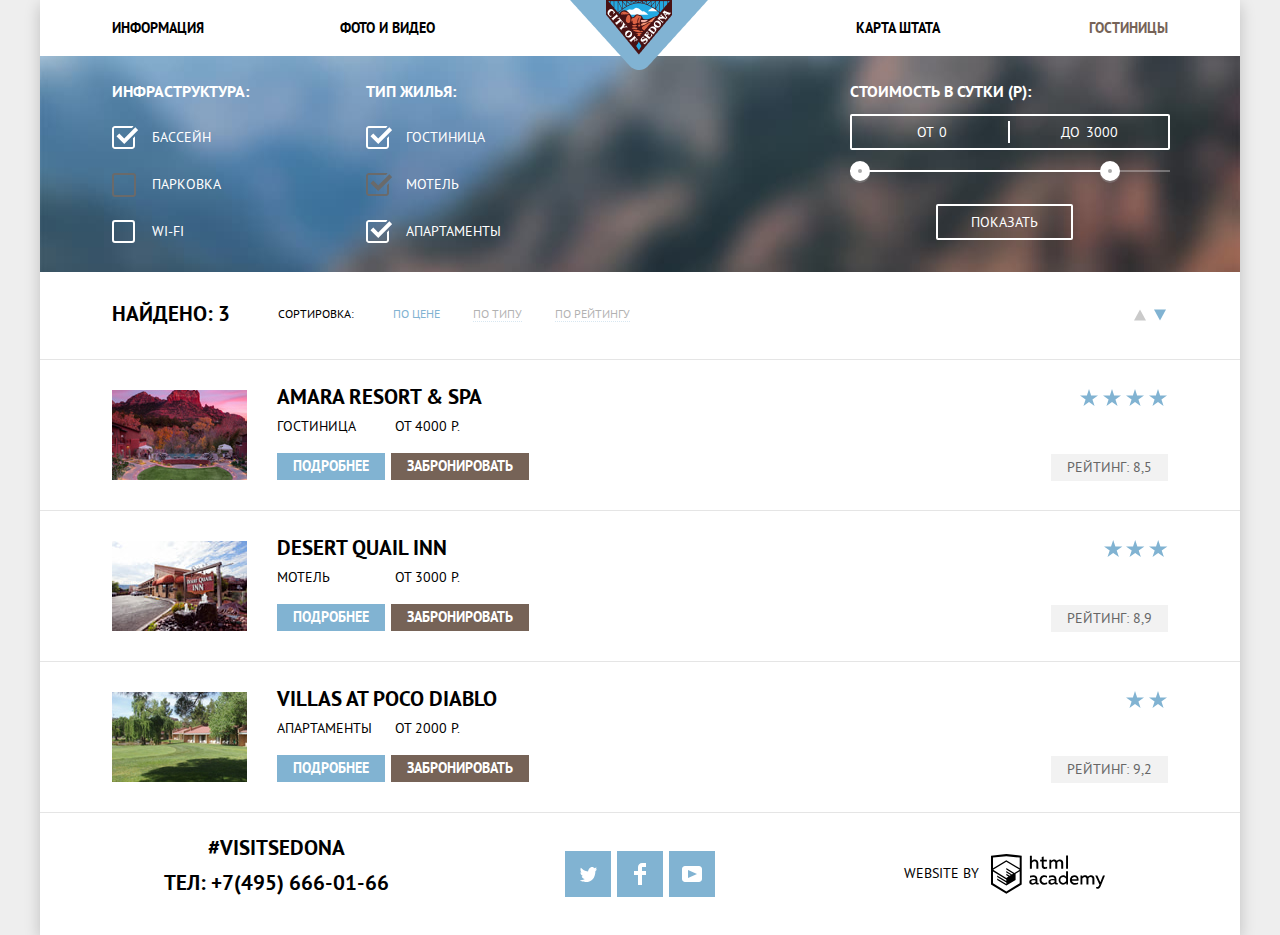
==== hotels.html @ b74ee509 "Определила свойства для неактивных чекбоксов, убрала вложенные в svg стили" ====
<!DOCTYPE html>
<html lang="ru">
  <head>
    <meta charset="utf-8">
    <title>Гостиницы</title>
    <link href="css/normalize.css" rel="stylesheet" >
    <link href="css/style.css" rel="stylesheet" >
  </head>

  <body class="page-body">
    <div class="main-content">
      <header class="main-header">
        <nav class="main-navigation">
          <a href="index.html" class="main-header-logo">
            <img src="img/logo.png" width="138" height="70" alt="Седона На главную">
          </a>
          <ul class="site-navigation">
            <li class="site-navigation-item"><a href="" class="site-navigation-link">Информация</a></li>
            <li class="site-navigation-item"><a href="" class="site-navigation-link">Фото и видео</a></li>
            <li class="site-navigation-item"><a href="" class="site-navigation-link">Карта штата</a></li>
            <li class="site-navigation-item"><a href="hotels.html" class="site-navigation-link site-navigation-link-current">Гостиницы</a></li>
          </ul>
        </nav>
      </header>

      <main>
        <h1 class="visually-hidden">Выбор гостиниц Седоны</h1>
        <section>
          <h2 class="visually-hidden">Фильтр гостиниц</h2>
          <form action="https://echo.htmlacademy.ru" method="get">
            <div class="filter">
              <div class="filter-buildings">
                <fieldset>
                  <legend>Инфраструктура:</legend>
                  <ul>
                    <li class="filter-option">
                      <input class="visually-hidden filter-checkbox filter-checkbox-on" type="checkbox" name="facilities" value="pools" id="filter-pools" checked>
                      <label for="filter-pools">Бассейн</label>
                    </li>
                    <li class="filter-option">
                      <input class="visually-hidden filter-checkbox filter-checkbox-on" type="checkbox" name="facilities" value="parking" id="filter-parking" disabled>
                      <label for="filter-parking">Парковка</label>
                    </li>
                    <li class="filter-option">
                      <input class="visually-hidden filter-checkbox filter-checkbox-on" type="checkbox" name="facilities" value="wi-fi" id="filter-wi-fi">
                      <label for="filter-wi-fi">Wi-fi</label>
                    </li>
                  </ul>
                </fieldset>
              </div>
              <div class="filter-houses">
                <fieldset>
                  <legend>Тип жилья:</legend>
                  <ul>
                    <li class="filter-option">
                      <input class="visually-hidden filter-checkbox filter-checkbox-on" type="checkbox" name="housing" value="hotel" id="filter-hotel" checked>
                      <label for="filter-hotel">Гостиница</label>
                    </li>
                    <li class="filter-option">
                      <input class="visually-hidden filter-checkbox filter-checkbox-on" type="checkbox" name="housing" value="motel" id="filter-motel" checked disabled>
                      <label for="filter-motel">Мотель</label>
                    </li>
                    <li class="filter-option">
                      <input class="visually-hidden filter-checkbox filter-checkbox-on" type="checkbox" name="housing" value="apartments" id="filter-apartments" checked>
                      <label for="filter-apartments">Апартаменты</label>
                    </li>
                  </ul>
                </fieldset>
              </div>
              <div class="filter-price">
                <fieldset>
                  <legend>Стоимость в сутки (Р):</legend>
                  <div class="range-filter">
                    <div class="price-control">
                      <div class="min-start line">
                        <label class="price price-start">от
                          <input type="number" name="min-price" value="0">
                        </label>
                      </div>
                      <div class="max-start price-end">
                        <label class="price">до
                          <input type="number" name="max-price" value="3000">
                        </label>
                      </div>
                    </div>
                    <div class="controler">
                      <div class="scale">
                        <div class="scale-bar"></div>
                      </div>
                      <div aria-label="Выбрать минимальную цену" class="toggle toggle-min"></div>
                      <div aria-label="Выбрать Максимальную цену" class="toggle toggle-max"></div>
                    </div>
                  </div>
                </fieldset>
                <button type="submit" class="button-show">Показать</button>
              </div>
            </div>

            <div class="filter-results sorting-buttons">
              <h2 class="base-title-search">Найдено: 3</h2>
              <p class="sorting-text">Сортировка:
                <button type="button" class="button-sorting button-sorting-current">по цене</button>
                <button type="button" class="button-sorting button-sorting-inactive">по типу</button>
                <button type="button" class="button-sorting button-sorting-inactive">по рейтингу</button>
              </p>
              <p class="sorting-buttons-group">
                <button type="button" class="sorting-button">
                  <svg  class="sorting-buttons-triangle sorting-buttons-1" width="11" height="10" viewBox="0 0 11 10" xmlns="http://www.w3.org/2000/svg">
                  <path d="M5.5 0L0 10H11L5.5 0Z"/>
                  </svg>
                  <span class="visually-hidden">Сортировка по возрастанию</span>
                </button>
                <button type="button" class="sorting-button">
                  <svg class="sorting-buttons-triangle sorting-buttons-2 sorting-buttons-triangle-curent" width="11" height="10" viewBox="0 0 11 10" xmlns="http://www.w3.org/2000/svg">
                  <path d="M5.5 0L0 10H11L5.5 0Z"/>
                  </svg>
                  <span class="visually-hidden">Сортировка по убыванию</span>
                </button>
              </p>
            </div>
          </form>
        </section>

        <section class="search-results">
          <h2 class="visually-hidden">Результаты поиска</h2>
          <ul class="hotels-list">
            <li class="hotel-item">
              <div class="hotel-item-image">
                <a href="">
                  <img src="img/amara-resort.jpg" width="135" height="90" alt="Amara Resort & Spa">
                </a>
              </div>
              <div class="hotel-item-element">
                <a href="">
                  <h2 class="base-title-hotel">Amara resort & SPA</h2>
                </a>
                <p class="base-text-hotel">Гостиница</p>
                <p class="base-text-hotel">от 4000 р.</p>
                <p class="hotel-button">
                  <a href="" class="button-box details">Подробнее</a>
                  <button type="button" class="button-box button-reserve">Забронировать</button>
                </p>
              </div>
              <div class="rating-star rating-star-1">
                <div class="rating button-box">
                  <span>Рейтинг: 8,5</span>
                </div>
              </div>
            </li>
            <li class="hotel-item">
              <div class="hotel-item-image">
                <a href="">
                  <img src="img/desert-quail.jpg" width="135" height="90" alt="Desert Quail Inn">
                </a>
              </div>
              <div class="hotel-item-element">
                <a href="">
                  <h2 class="base-title-hotel">Desert quail inn</h2>
                </a>
                <p class="base-text-hotel">Мотель</p>
                <p class="base-text-hotel base-text-hotel-price-2">от 3000 р.</p>
                <p class="hotel-button">
                  <a href="" class="button-box details">Подробнее</a>
                  <button type="button" class="button-box button-reserve">Забронировать</button>
                </p>
              </div>
              <div class="rating-star rating-star-2">
                <div class="rating button-box">
                  <span>Рейтинг: 8,9</span>
                </div>
              </div>
            </li>
            <li class="hotel-item">
              <div class="hotel-item-image">
                <a href="">
                  <img src="img/villas-at-poco.jpg" width="135" height="90" alt="Villas at Poco Diablo">
                </a>
              </div>
              <div class="hotel-item-element">
                <a href="">
                  <h2 class="base-title-hotel">Villas at poco diablo</h2>
                </a>
                <p class="base-text-hotel">Апартаменты</p>
                <p class="base-text-hotel">от 2000 р.</p>
                <p class="hotel-button">
                  <a href="" class="button-box details">Подробнее</a>
                  <button type="button" class="button-box button-reserve">Забронировать</button>
                </p>
              </div>
              <div class="rating-star rating-star-3">
                <div class="rating button-box">
                  <span>Рейтинг: 9,2</span>
                </div>
              </div>
            </li>
          </ul>
        </section>
      </main>

      <footer class="main-footer">
        <div class="footer-content">
          <section class="footer-contacts">
            <h2 class="visually-hidden">Контакты</h2>
            <p class="contact-link">
              <span>#visitsedona</span>
              <a href="tel:+74956660166" class="tel-link">ТЕЛ: +7(495) 666-01-66</a>
            </p>
          </section>

          <section class="footer-social">
            <h2 class="visually-hidden">Соцсети</h2>
            <ul>
              <li>
                <a href="" class="social-button social-button-twitter">
                  <span class="visually-hidden">Наш а страница в Твиттер</span>
                  <svg class="social-icon" width="17" height="17" viewBox="0 0 17 17" xmlns="http://www.w3.org/2000/svg">
                  <path d="M10.95 1.14403C12.635 0.648028 13.934 1.41403 14.527 2.32303C15.2 2.09203 15.858 1.84203 16.538 1.61503C16.5249 2.30139 16.2117 2.94755 15.681 3.38303C16.366 3.55303 16.985 2.89203 16.985 2.89203C16.816 3.89203 15.979 4.68003 15.422 4.91603C15.191 11.666 12.247 16.133 5.34498 15.998H4.89898C4.48898 15.998 0.734977 15.538 0.000976562 14.111C2.27198 14.307 3.89398 13.689 4.69398 12.934C3.73398 12.634 2.01498 12.457 1.71498 9.98403C2.06398 10.09 2.27898 10.212 2.90498 10.103C1.70498 9.24703 0.373977 8.53003 0.447977 6.33003C0.732977 6.65803 1.51498 6.86603 1.78798 6.80203C1.08498 6.56103 -0.182023 3.44203 0.893977 1.85003C2.71198 3.70403 4.62898 5.45603 8.04598 5.62303C8.25398 3.33003 9.18298 1.79303 10.95 1.14403Z"/>
                  </svg>
                </a>
              </li>
              <li>
                <a href="" class="social-button social-button-facebook">
                  <span class="visually-hidden">Наша группа в Фейсбук</span>
                  <svg  class="social-icon" width="12" height="22" viewBox="0 0 12 22" xmlns="http://www.w3.org/2000/svg">
                  <path d="M12 4V0H8C5.79086 0 4 1.79086 4 4V8H0V12H4V22H8V12H12V8H8V4H12Z"/>
                  </svg>
                </a>
              </li>
              <li>
                <a href="" class="social-button social-button-youtube">
                  <span class="visually-hidden">Наш кана на YouTube</span>
                  <svg  class="social-icon" width="20" height="16" viewBox="0 0 20 16" xmlns="http://www.w3.org/2000/svg">
                  <path fill-rule="evenodd" clip-rule="evenodd" d="M3 0H17C18.65 0 20 1.35 20 3V13C20 14.65 18.65 16 17 16H3C1.35 16 0 14.65 0 13V3C0 1.35 1.35 0 3 0ZM6.027 4.002V11.998L15.014 8L6.027 4.002Z"/>
                  </svg>
                </a>
              </li>
            </ul>
          </section>
          <p class="footer-link">
            <a href="https://htmlacademy.ru/intensive/htmlcss">
              <span class="footer-link-academy">Website by</span>
              <svg class="icon-academy footer-link-academy-logo" width="114" height="40" viewBox="0 0 114 40" xmlns="http://www.w3.org/2000/svg">
                <path fill-rule="evenodd" clip-rule="evenodd" d="M15.5197 0.057373H15.3509L0 1.71895V30.4945L15.3509 39.8382L30.7018 30.4945V1.71895L15.5197 0.057373ZM77.0183 1.62185H75.0876V14.7311H77.0183V1.62185ZM40.8619 1.63264V6.76843C41.6131 5.9864 42.6386 5.5436 43.7105 5.53843C44.6823 5.47908 45.6329 5.84495 46.3253 6.54479C47.0177 7.24462 47.3866 8.21244 47.3399 9.20685V14.7634H45.367V9.46579C45.4231 8.94897 45.2754 8.43059 44.9566 8.02553C44.6377 7.62047 44.174 7.36218 43.6683 7.3079H43.3518C42.3456 7.36979 41.4321 7.9295 40.9041 8.80764V14.7634H38.8995V1.63264H40.8619ZM77.0183 30.4837H75.2775V29.0595C74.4828 30.1353 73.23 30.7538 71.9119 30.7211C69.4751 30.5528 67.5825 28.4822 67.5825 25.9845C67.5825 23.4867 69.4751 21.4162 71.9119 21.2479C73.1195 21.2052 74.2818 21.7203 75.0771 22.6505V17.3205H77.0183V30.4837ZM47.0656 29.0595C47.263 29.0515 47.4583 29.0152 47.6459 28.9516V30.3866C47.2482 30.5404 46.826 30.6172 46.4009 30.6132C45.6482 30.6769 44.9394 30.2429 44.639 29.5342C43.7036 30.31 42.5302 30.7227 41.3261 30.6995C39.733 30.6995 38.256 29.804 38.256 27.9482C38.256 25.65 40.3661 24.9379 42.1702 24.9379C42.9402 24.9505 43.707 25.0408 44.4596 25.2076V24.884C44.4596 23.805 43.6578 22.9742 42.1491 22.9742C41.0585 22.9764 39.9804 23.2116 38.9839 23.6647V21.8305C40.0678 21.451 41.204 21.2506 42.3495 21.2371C44.8394 21.2371 46.3693 22.4455 46.3693 25.1753V28.4121C46.3546 28.5668 46.401 28.721 46.4981 28.8406C46.5951 28.9601 46.7349 29.035 46.8862 29.0487H47.0656V29.0595ZM40.2711 27.8403C40.298 28.229 40.4761 28.5905 40.7655 28.844C41.055 29.0974 41.4317 29.2217 41.8115 29.189H41.9275C42.8819 29.1906 43.7973 28.8022 44.4702 28.11V26.5779C43.842 26.4414 43.2026 26.3655 42.5605 26.3513C41.5055 26.3513 40.2817 26.7074 40.2817 27.8403H40.2711ZM56.0229 21.9384C55.1962 21.4632 54.2596 21.2246 53.3115 21.2479H52.9422C51.7332 21.2873 50.5891 21.8166 49.7619 22.7192C48.9347 23.6218 48.4923 24.8236 48.5321 26.06V26.5024C48.6957 29.0004 50.805 30.8921 53.2482 30.7318C54.2519 30.7555 55.2477 30.5452 56.1601 30.1168V28.2718C55.3769 28.7215 54.4945 28.9591 53.5963 28.9624C52.5199 29.0288 51.4963 28.4793 50.9385 27.5356C50.3806 26.5918 50.3806 25.4095 50.9385 24.4658C51.4963 23.522 52.5199 22.9725 53.5963 23.039C54.461 23.0357 55.3066 23.2989 56.0229 23.7942V21.9384ZM66.1514 29.0595C66.3488 29.0515 66.5441 29.0152 66.7317 28.9516V30.3866C66.334 30.5404 65.9118 30.6172 65.4867 30.6132C64.734 30.6769 64.0252 30.2429 63.7248 29.5342C62.7894 30.31 61.616 30.7227 60.4119 30.6995C58.8188 30.6995 57.3417 29.804 57.3417 27.9482C57.3417 25.65 59.4518 24.9379 61.256 24.9379C62.0259 24.9505 62.7928 25.0408 63.5454 25.2076V24.884C63.5454 23.805 62.7436 22.9742 61.2349 22.9742C60.1443 22.9764 59.0662 23.2116 58.0697 23.6647V21.8305C59.1536 21.451 60.2897 21.2506 61.4353 21.2371C63.9252 21.2371 65.455 22.4455 65.455 25.1753V28.4121C65.4404 28.5668 65.4868 28.721 65.5838 28.8406C65.6809 28.9601 65.8207 29.035 65.972 29.0487H66.1514V29.0595ZM59.855 28.8481C59.5632 28.5943 59.3837 28.2311 59.3569 27.8403H59.378C59.378 26.7074 60.5385 26.3513 61.6569 26.3513C62.299 26.3655 62.9383 26.4414 63.5665 26.5779V28.11C62.8937 28.8022 61.9782 29.1906 61.0239 29.189H60.9078C60.5263 29.2247 60.1469 29.1019 59.855 28.8481ZM69.3271 25.9305C69.3271 24.2859 70.6308 22.9526 72.239 22.9526L72.2601 23.0066C73.4742 23.0066 74.5742 23.7382 75.0665 24.8732V27.0311C74.5856 28.1871 73.4673 28.9296 72.239 28.9084C70.6308 28.9084 69.3271 27.5752 69.3271 25.9305ZM83.3486 21.2479C86.8408 21.2479 88.0541 24.1395 87.4844 26.7397H80.922C81.1436 28.3582 82.6839 29.0163 84.2876 29.0163C85.2509 29.0196 86.2027 28.8021 87.0729 28.3797V30.1061C86.0736 30.5421 84.9939 30.7519 83.9078 30.7211C81.2385 30.7211 78.8963 29.189 78.8963 25.9521C78.8362 24.7502 79.2482 23.5736 80.0408 22.6841C80.8334 21.7945 81.9408 21.2658 83.1165 21.2155H83.3486V21.2479ZM80.8693 25.1753C80.9704 23.8237 82.1216 22.8104 83.4436 22.9095H83.4858C84.1064 22.8531 84.7196 23.08 85.1612 23.5295C85.6028 23.979 85.8275 24.6051 85.7752 25.24H80.8693V25.1753ZM89.489 30.4621V21.4961H91.2298V22.575C91.9777 21.7197 93.041 21.2229 94.1628 21.2047C95.2951 21.1328 96.3712 21.7163 96.9482 22.7153C97.7407 21.8335 98.8477 21.3161 100.018 21.2803C100.952 21.2327 101.859 21.6011 102.507 22.2901C103.154 22.9792 103.478 23.9213 103.394 24.8732V30.4837H101.39V24.9271C101.437 24.4734 101.306 24.0191 101.024 23.6647C100.743 23.3104 100.336 23.0852 99.8917 23.039H99.6174C98.7512 23.0941 97.9525 23.536 97.4335 24.2474V30.4837H95.4289V24.9271C95.4728 24.47 95.3357 24.0139 95.0481 23.6611C94.7606 23.3082 94.3467 23.088 93.8991 23.0497H93.6881C92.7466 23.1344 91.8915 23.6449 91.3564 24.4416V30.5161H89.5312L89.489 30.4621ZM113.977 21.4745H111.972L109.324 28.2718L106.306 21.4853H104.196L108.417 30.5484L108.237 31.0016C107.72 32.3611 107.003 33.0516 106.053 33.0516C105.75 33.0548 105.447 33.0112 105.156 32.9221V34.6161C105.536 34.7125 105.926 34.7632 106.317 34.7671C107.646 34.7671 108.902 34.0226 109.851 31.6813L113.977 21.4745ZM52.689 5.78658V2.54974L50.7266 3.01369V5.73264H49.144V7.49132H50.7899V11.9905C50.7231 12.817 51.0244 13.6301 51.61 14.2038C52.1955 14.7775 53.0028 15.0505 53.8073 14.9468C54.5996 14.9535 55.3875 14.8259 56.139 14.5692V12.8429C55.5727 13.0781 54.9672 13.199 54.356 13.199C53.2165 13.199 52.689 12.8105 52.689 11.6237V7.5129H55.8541V5.78658H52.689ZM58.3862 14.7526V5.75421H60.1376V6.83316C60.8811 5.97655 61.9403 5.476 63.0601 5.45211C64.1624 5.38099 65.2146 5.93142 65.8032 6.88711C66.5958 6.00534 67.7028 5.48794 68.8734 5.45211C69.8138 5.41462 70.7233 5.79859 71.364 6.50353C72.0046 7.20846 72.3126 8.16418 72.2073 9.12053V14.7418H70.2028V9.18527C70.2499 8.73151 70.1184 8.27721 69.8373 7.92287C69.5561 7.56853 69.1485 7.34334 68.7046 7.29711H68.4619C67.5957 7.35228 66.797 7.7942 66.278 8.50553V14.7418H64.2734V9.18527C64.3206 8.73151 64.1891 8.27721 63.9079 7.92287C63.6268 7.56853 63.2191 7.34334 62.7752 7.29711H62.5326C61.5911 7.38181 60.736 7.89229 60.2009 8.68895V14.7634H58.3862V14.7526ZM28.6972 29.3033L28.7078 29.2968L28.6972 29.3184V29.3033ZM28.6972 17.3205V29.3033L15.3509 37.4321L2.00459 29.3184V17.5147L15.2876 25.6068V27.0311L6.18257 21.5284V22.9418L15.3404 28.5632V30.0629L6.19312 24.4955V25.9521L15.3509 31.5734L24.5826 25.9197V19.8129L28.6972 17.3205ZM28.7078 15.7776L25.0362 17.9355L23.3482 19.0145L15.3087 14.0837V15.4971L22.156 19.7266L22.0083 19.8237L20.9532 20.4063L15.2876 16.9537V18.3995L19.761 21.1184L18.706 21.8413L15.3298 19.7913V21.2047L17.5454 22.5426L15.2982 23.9021L2.11009 15.864L15.3087 7.72869L28.7078 15.7776ZM15.2876 6.27211L28.7078 14.3534V3.56395L15.3615 2.12895L2.01514 3.56395V14.3534L15.2876 6.27211Z"/>
              </svg>
            </a>
          </p>
        </div>
      </footer>

    </div>
  </body>
</html>
---- css/style.css ----
@font-face {
  font-family: 'PT Sans';
  src: url('../fonts/ptsans.woff2') format('woff2'),
       url('../fonts/ptsans.woff') format('woff');
  font-weight: 400;
  font-style: normal;
}
@font-face {
  font-family: 'PT Sans Bold';
  src: url('../fonts/ptsansbold.woff2') format('woff2'),
       url('../fonts/ptsansbold.woff') format('woff');
  font-weight: 700;
  font-style: normal;
}

:root {
  --font-base: 'PT Sans', 'Arial', sans-serif;
  --font-bold: 'PT Sans Bold', 'Arial', sans-serif;

  --basic-black: #000000;
  --basic-white: #ffffff;

  --basic-blue: #81B3D2;
  --deep-blue: #669EC0;
  --dust-blue: #5496BD;

  --basic-gray: #EEEEEE;
  --words-gray: #666666;
  --icon-gray: #A9A9A9;
  --triangle-gray: #CACACA;
  --muddy-gray: #766357;
  --muddy-gray-hover: #604E43;
  --muddy-gray-active: #503E33;
  --light-gray: #F2F2F2;
  --line-light-gray: #E5E5E5;
  --gray-for-input: #EBEBEB;
  --toggle-gray: #ABABAB;
  --locked-gray:#6A6A6A;

}

body {
  margin: 0;
  padding: 0;
  min-width: 1200px;
  font-family: var(--font-base);
  font-size: 14px;
  line-height: 21px;
  color: var(--basic-black);
  text-transform: uppercase;
}

a {
  text-decoration: none;
}

img {
  max-width: 100%;
}

.page-body {
  display: grid;
  grid-template-rows: min-content 1fr min-content;
  background-color: var(--basic-gray);
}

.main-content {
  width: 1200px;
  margin: 0 auto;
  box-shadow: 0px 5px 15px rgba(0, 1, 1, 0.2);
  background-color: var(--basic-white);
}

.main-header {
  position: relative;
}

.main-header-logo {
  position: absolute;
  z-index: 2;
  width: 138px;
  height: 70px;
  left: 50%;
  margin-left: -70px;
}

.site-navigation {
  list-style: none;
  display: flex;
  margin: 0;
  padding-top: 15px;
  padding-bottom: 15px;
  padding-left: 72px;
  padding-right: 72px;
}

.site-navigation-item {
  flex-basis: 264px;
}

.site-navigation-item:first-child {
  text-align: left;
}

.site-navigation-item:nth-child(2) {
  text-align: left;
  margin-right: 72px;
}

.site-navigation-item:nth-child(3) {
  text-align: right;
  margin-left: 72px;
}

.site-navigation-item:last-child {
  text-align: right;
}

.site-navigation-link {
  color: var(--basic-black);
  font-family: var(--font-bold);
  font-size: 14px;
  line-height: 26px;
  text-align: left;
}

.site-navigation-link:hover {
  color: var(--basic-blue);
}

.site-navigation-link:active {
  opacity: 0.3;
  color: var(--basic-black);
}

.site-navigation-link-current {
  color: var(--muddy-gray);
}

.logo {
  position: relative;
  z-index: 1;
  text-align: center;
  background-color: var(--basic-white);
  background-image: url("../img/white-peaks.svg"),
                    url("../img/background-photo.jpg");
  background-repeat: no-repeat;
  background-position: bottom, center;
  background-size: auto, cover;
  margin: 0;
}

.logo-picture {
  padding-top: 77px;
  padding-bottom: 75px;
}

.features-list {
  list-style: none;
  margin: 0;
  padding: 0;
}

.features-list-grid {
  display: grid;
  grid-template-columns: 1fr 1fr 1fr;
  margin-top: 54px;
}

.features-list-grid-2 {
  display: grid;
  grid-template-columns: 1fr 1fr 1fr;
  grid-column: 1 / 4;
}

.blue-block {
  background-color: var(--basic-blue);
  color: var(--basic-white);
  padding-top: 48px;
  padding-bottom: 48px;
  padding-left: 40px;
  padding-right: 40px;
}

.gray-block {
  background-color: var(--basic-gray);
  padding-top: 48px;
  padding-bottom: 54px;
  padding-left: 70px;
  padding-right: 70px;
}

.grid-feature {
  display: grid;
  grid-template-columns: 1fr 1fr 1fr;
  grid-template-rows: 256px;
  grid-column: 1 / 4;
}

.grid-feature-element-blue-block {
  grid-column: 3 / 4;
}

.feature-photo-1 {
  grid-column: 2 / 4;
  margin: auto;
}

.feature-photo-2 {
  margin: auto;
  grid-column: 1 / 3;
  grid-row: 1 / 2;
}

.base-section {
  text-align: center;
  position: relative;
}

.base-text {
  font-size: 14px;
  line-height: 21px;
  margin: 0px;
  margin-top: 25px;
}

.base-title {
  font-family: var(--font-bold);
  font-size: 21px;
  line-height: 26px;
  margin: 0;
  padding: 0;
  margin-top: 42px;
  margin-bottom: 46px;
}

.features-title {
  font-family: var(--font-bold);
  font-size: 21px;
  line-height: 21px;
  margin: 0;
  padding: 0;
}

.features-item {
  padding-top: 61px;
  padding-bottom: 82px;
  padding-left: 50px;
  padding-right: 50px;
}

.features-item-present {
  padding-top: 56px;
}

.features-item-house::before {
  content: "";
  display: block;
  background-image: url("../img/icon-house.svg");
  background-repeat: no-repeat;
  margin: auto;
  margin-bottom: 26px;
  width: 76px;
  height: 72px;
}

.features-item-burger::before {
  content: "";
  display: block;
  background-image: url("../img/icon-burger.svg");
  background-repeat: no-repeat;
  margin: auto;
  margin-bottom: 26px;
  width: 76px;
  height: 72px;
}

.features-item-present::before {
  content: "";
  display: block;
  background-image: url("../img/icon-present.svg");
  background-repeat: no-repeat;
  margin: auto;
  margin-bottom: 25px;
  width: 64px;
  height: 78px;
}

.booking-section-title {
  font-family: var(--font-bold);
  font-size: 30px;
  line-height: 24px;
  margin-top: 56px;
  margin-bottom: 32px;
}

.base-text-bbking-section {
  line-height: 24px
}

.button-search-hotel {
  margin: 0;
  margin-top: 45px;
  width: 568px;
  height: 86px;
  background-color: var(--muddy-gray);
  border: none;
  font-family: var(--font-bold);
  font-size: 21px;
  line-height: 26px;
  text-transform: uppercase;
  color: var(--basic-white);
}

.search-hotel {
  padding-top: 30px;
  padding-bottom: 30px;
  padding-left: 124px;
  padding-right: 124px;
}

.button-search-hotel:hover {
  background-color: var(--muddy-gray-hover);
  outline: 0;
}

.button-search-hotel:active {
  background-color: var(--muddy-gray-active);
  outline: 0;
}

.search-hotel:active {
  opacity: 0.3;
}

.popup {
  position: absolute;
  width: 568px;
  right: 316px;
  background: var(--basic-white);
  box-shadow: 0px 7px 15px rgba(0, 1, 1, 0.15);
}

.popup .button {
  display: block;
  width: 100%;
  margin-top: 23px;
  padding-top: 16px;
  padding-bottom: 16px;
  color: var(--basic-white);
  background-color: var(--basic-blue);
  border: none;
  font-family: var(--font-bold);
  font-size: 21px;
  line-height: 26px;
  text-transform: uppercase;
}

.popup .button:hover {
  background-color: var(--deep-blue);
  outline: 0;
}

.popup .button:active {
  background-color: var(--dust-blue);
  color: rgba(255, 255, 255, 0.3);
  outline: 0;
}

.visit-form {
  padding: 55px;
}

.visit-form-number-of-people {
  display: flex;
  justify-content: space-between;
}

.visit-item {
  margin: 0;
  margin-bottom: 30px;
  font-family: var(--font-bold);
  font-size: 14px;
  line-height: 26px;
  text-transform: uppercase;
  color: var(--basic-black);
}

.visit-item input {
  vertical-align: middle;
  text-transform: uppercase;
  background-color: var(--light-gray);
  border: none;
  box-sizing: border-box;
  font: inherit;
}

.visit-item-1 {
  display: flex;
}

.visit-item-1 input {
  width: 308px;
  padding-top: 4px;
  padding-bottom: 6px;
  padding-left: 14px;
}

.visit-item-1 input:focus {
  background-color: var(--basic-white);
  border: 2px solid var(--light-gray);
  outline: 0;
  padding-top: 2px;
  padding-bottom: 4px;
  padding-left: 14px;
  padding-right: 38px;
  vertical-align: middle;
}

.visit-item-1 input:hover {
  background-color: var(--gray-for-input);
  padding-top: 4px;
  padding-bottom: 6px;
  padding-left: 14px;
  border: none;
}

.visit-item-2 {
  display: flex;
}

.visit-item-2 input {
  text-align: center;
  width: 38px;
}

.arrival-date {
  padding-right: 22px;
  padding-top: 4px;
  padding-bottom: 6px;
}

.departure-date {
  padding-right: 19px;
  padding-top: 4px;
  padding-bottom: 6px;
}

.adults {
  padding-right: 38px;
  padding-top: 4px;
  padding-bottom: 6px;
}

.children {
  padding-right: 28px;
  padding-top: 4px;
  padding-bottom: 6px;
}

.calendar-button {
  width: 38px;
  height: 38px;
  background-color: var(--light-gray);
  padding: 0;
  border: none;
  cursor: pointer;
}

.visit-icon-minus {
  padding-left: 12px;
  padding-right: 12px;
  padding-top: 18px;
  padding-bottom: 18px;
}

.visit-icon-plus {
  padding-left: 12px;
  padding-right: 12px;
  padding-top: 14px;
  padding-bottom: 14px;
}

.visit-icons {
  fill: var(--icon-gray);
}

.visit-icons:hover {
  fill: var(--basic-black);
  outline: 0;
}

.visit-icons:active {
  fill: var(--basic-blue);
  outline: 0;
}

.visit-icons:hover {
  fill: var(--basic-black);
  outline: 0;
}

.visit-icons:active {
  fill: var(--basic-blue);
  outline: 0;
}

.reduce-button {
  width: 38px;
  height: 38px;
  padding: 0;
  background-color: var(--light-gray);
  border: none;
  cursor: pointer;
}

.increase-button {
  width: 38px;
  height: 38px;
  padding: 0;
  background-color: var(--light-gray);
  border: none;
  cursor: pointer;
}

.visit-item-2 input, .price input::-webkit-inner-spin-button,
.visit-item-2 input, .price input::-webkit-outer-spin-button {
  -webkit-appearance: none;
  margin: 0;
}

.visit-item-2 input, .price input {
  -moz-appearance: textfield;
}

.visit-item-2 input::-webkit-inner-spin-button,
.visit-item-2 input::-webkit-outer-spin-button {
  -webkit-appearance: none;
  margin: 0;
}

.visit-item-2 input, .price input {
  -moz-appearance: textfield;
}

.filter {
  display: grid;
  grid-template-columns: 300px 300px 1fr;
  color: var(--basic-white);
  background-image: url("../img/background-filter-hotels.jpg");
  background-color: var(--dust-blue);
  background-position: center;
  background-repeat: no-repeat;
  background-size: cover;
}

.filter fieldset {
  border: none;
  padding: 0;
  margin: 0;
}

.filter-buildings {
  padding-left: 72px;
  padding-top: 22px;
}

.filter-houses {
  padding-left: 26px;
  padding-top: 22px;
}

.filter-price {
  margin-left: auto;
  padding-right: 70px;
  padding-top: 22px;
  padding-bottom: 32px;
}

.filter legend {
  font-family: var(--font-bold);
  font-size: 16px;
  line-height: 26px;
  margin-bottom: 10px;
}

.filter ul {
  list-style: none;
  font-size: 14px;
  line-height: 47px;
  margin: auto;
}

.filter-option label {
  position: relative;
  cursor: pointer;
  user-select: none;
  padding-top: 2px;
}

.filter-checkbox + label::before {
  content: "";
  position: absolute;
  left: -40px;
  top: 0;
  width: 19px;
  height: 19px;
  border: 2px solid var(--basic-white);
  border-radius: 3px;
  cursor: pointer;
}

.filter-checkbox:checked + label::before {
  content: "";
  position: absolute;
  display: none;
  left: -40px;
  top: 0;
  width: 20px;
  height: 20px;
  cursor: pointer;
}

.filter-checkbox:checked + label::after {
  content: "";
  position: absolute;
  left: -40px;
  top: 0px;
  width: 26px;
  height: 26px;
  background-image: url("../img/checkbox-on.svg");
  background-repeat: no-repeat;
}

.filter-checkbox:disabled + label::before {
  content: "";
  position: absolute;
  border: 2px solid var(--locked-gray);
  border-radius: 3px;
  left: -40px;
  top: 0;
  width: 20px;
  height: 20px;
  cursor: pointer;
}

.filter-checkbox:disabled + input::before {
  content: "";
  position: absolute;
  display: none;
  left: -40px;
  top: 0;
  width: 20px;
  height: 20px;
  cursor: pointer;
}

.filter-checkbox:checked:disabled + label::after {
  content: "";
  position: absolute;
  left: -40px;
  top: 0;
  width: 26px;
  height: 26px;
  background-image: url("../img/checkbox-on-disabled.svg");
  background-repeat: no-repeat;
}

.range-filter {
  margin-bottom: 32px;
}

.scale {
  height: 2px;
  background-color: rgba(255, 255, 255, 0.3);
}

.controler {
  position: relative;
}

.price-control {
  display: flex;
  width: 316px;
  margin-bottom: 20px;
  position: relative;
  border: 2px solid var(--basic-white);
  border-radius: 2px;
}

.min-start {
  margin-left: auto;
}

.max-start {
  margin-left: auto;
}

.price input {
  background-color: transparent;
  width: 80px;
  height: 30px;
  color: var(--basic-white);
  text-align: left;
  border: none;
}

.price input:active, :focus {
  outline: none;
}

.price input[type=number]::-webkit-inner-spin-button,
.price input[type=number]::-webkit-outer-spin-button {
  -webkit-appearance: none;
  margin: 0;
}

.price-start input {
  width: 56px;
}

.line::after {
  content: "";
  position: absolute;
  width: 2px;
  height: 22px;
  background-color: var(--basic-white);
  top: 5px;
  right: 158px;
}

.controler .scale-bar {
  width: 80%;
  height: 2px;
  background-color: var(--basic-white);
}

.controler .toggle {
  position: absolute;
  top: -9px;
  width: 4px;
  height: 4px;
  padding: 0;
  border: 8px solid var(--basic-white);
  background-color: var(--toggle-gray);
  border-radius: 50%;
  box-shadow: 0 2px 0 0 rgba(171, 171, 171, 0.3);
  cursor: pointer;
}

.controler .toggle:hover {
  width: 5px;
  height: 5px;
}

.controler .toggle-min {
  left: 0px;
}

.controler .toggle-max {
  left: 250px;
}

.button-show {
  display: block;
  margin-left: 86px;
  border: 2px solid;
  border-radius: 2px;
  border-color: var(--basic-white);
  width: 137px;
  height: 36px;
  text-transform: uppercase;
  color: var(--basic-white);
  font-size: 14px;
  line-height: 21px;
  background-color: rgba(255, 255, 255, 0);
}

.button-show:hover {
  background-color: var(--basic-white);
  border: 2px solid;
  border-color: var(--basic-white);
  color: var(--basic-black);
  outline: 0;
}

.button-show:hover {
  outline: 0;
}

.base-title-search {
  font-family: var(--font-bold);
  font-size: 21px;
  line-height: 26px;
  margin: 0;
}

.filter-results {
  display: flex;
  flex-direction: row;
  padding-left: 72px;
  padding-right: 72px;
  padding-top: 29px;
  padding-bottom: 32px;
  align-items: baseline;
  background-color: var(--basic-white);
  border-bottom: 1px solid var(--line-light-gray);
}

.sorting-text {
  font-size: 12px;
  line-height: 18px;
  margin: 0;
  margin-left: 48px;
  align-self: center;
}

.button-sorting {
  background-color: transparent;
  text-transform: uppercase;
  border: none;
  border-bottom: 1px dotted;
  border-color: var(--basic-blue);
  padding: 0;
  margin-left: 30px;
}

.button-sorting-current {
  color: var(--basic-blue);
  border: none;
  margin-left: 36px;
}

.button-sorting-inactive {
  opacity: 0.3;
}

.button-sorting:hover {
  color: var(--basic-blue);
  outline: 0;
}

.button-sorting:active {
  color: var(--basic-black);
  opacity: 1;
  border: none;
  outline: 0;
}

.sorting-buttons-group {
  margin: 0;
  margin-left: auto;
}

.sorting-button {
  border: none;
  background-color: var(--basic-white);
  padding: 2px;
}

.sorting-buttons-triangle {
  width: 12px;
  height: 12px;
  border: none;
  cursor: pointer;
  fill: var(--triangle-gray);
}

.sorting-buttons-2 {
  transform: rotate(-180deg);
}

.sorting-buttons-triangle:hover {
  fill: var(--basic-black);
  outline: 0;
}

.sorting-buttons-triangle:active {
  fill: var(--basic-blue);
  outline: 0;
}

.sorting-buttons-triangle-curent {
  fill: var(--basic-blue);
}

.hotels-list {
  list-style: none;
  padding: 0;
  margin: 0;
}

.search-results {
  background-color: var(--basic-white);
}

.hotel-item {
  display: flex;
  flex-direction: row;
}

.hotel-item-image{
  margin-top: 6px;
}

.hotel-item-element {
  margin-left: 30px;
  flex-grow: 2;
}

.hotels-list .hotel-item {
  margin: 0;
  padding-left: 72px;
  padding-right: 72px;
  padding-top: 24px;
  padding-bottom: 24px;
  border-bottom: 1px solid var(--line-light-gray);
}

.base-title-hotel {
  font-family: var(--font-bold);
  margin: auto;
  line-height: 26px;
  color: var(--basic-black);
}

.base-title-hotel:hover {
  color: var(--basic-blue);
}

.base-title-hotel:active {
  color: var(--basic-black);
  opacity: 0.3;
}

.base-text-hotel {
  display: inline-block;
  vertical-align: top;
  margin-top: 6px;
  margin-right: 6px;
  margin-bottom: 16px;
  width: 108px;
}

.rating {
  color: var(--words-gray);
  background-color: var(--light-gray);
  margin-left: auto;
  margin-top: 70px;
}

.rating-star {
  position: relative;
}

.rating-star-1::before {
  content: "";
  position: absolute;
  width: 88px;
  height: 18px;
  background-image: url("../img/star.svg");
  background-repeat: space;
  right: 0;
  top: 5px;
}

.rating-star-2::before {
  content: "";
  position: absolute;
  width: 64px;
  height: 18px;
  background-image: url("../img/star.svg");
  background-repeat: space;
  right: 0;
  top: 5px;
}

.rating-star-3::before {
  content: "";
  position: absolute;
  width: 42px;
  height: 18px;
  background-image: url("../img/star.svg");
  background-repeat: space;
  right: 0;
  top: 5px;
}

.hotel-button {
  display: flex;
  margin: auto;
}

.button-box {
  font-size: 14px;
  padding-top: 3px;
  padding-bottom: 3px;
  padding-left: 16px;
  padding-right: 16px;
  text-align: center;
  text-transform: uppercase;
  border: none;
}

.details {
  font-family: var(--font-bold);
  color: var(--basic-white);
  background-color: var(--basic-blue);
  margin-right: 6px;
}

.details:hover {
  background-color: var(--deep-blue);
}

.details:active {
  background-color: var(--dust-blue);
  color: rgba(255, 255, 255, 0.3);
}

.button-reserve {
  font-family: var(--font-bold);
  color: var(--basic-white);
  background-color: var(--muddy-gray);
}

.button-reserve:hover {
  background-color: var(--muddy-gray-hover);
  outline: 0;
}

.button-reserve:active {
  background-color: var(--muddy-gray-active);
  color: rgba(255, 255, 255, 0.3);
  outline: 0;
}

.main-footer {
  position: relative;
  color: var(--basic-black);
  background-color: rgba(255,255,255, 0.9);
  font-size: 14px;
  line-height: 26px;
  margin: 0;
  padding: 0;
}

.footer-content {
  display: grid;
  grid-template-columns: 1fr 1fr 1fr;
}

.footer-main-page {
  margin-top: -126px;
}

.contact-link {
  display: flex;
  flex-direction: column;
}

.footer-contacts p {
  font-family: var(--font-bold);
  text-align: center;
  font-size: 21px;
  margin: 0;
  padding-top: 22px;
  padding-bottom: 36px;
  padding-left: 72px;
}

.footer-contacts a {
  text-decoration: none;
  color: var(--basic-black);
}

.tel-link {
  margin-top: 9px;
}

.footer-social {
  align-self: center;
  text-decoration: none;
}

.footer-link {
  margin: 0;
  padding-top: 41px;
  padding-bottom: 41px;
  padding-left: 64px;
}

.footer-social a {
  text-decoration: none;
  color: var(--basic-black);
}

.footer-social ul {
  display: flex;
  flex-wrap: wrap;
  justify-content: space-between;
  width: 150px;
  margin: 0 auto;
  padding: 0;
  list-style: none;
}

.footer-link-academy {
  font-size: 14px;
  line-height: 26px;
  margin-right: 8px;
  color: var(--basic-black);
}

.footer-link-academy-logo {
  vertical-align: middle;
}

.icon-academy:hover {
  fill: var(--basic-blue);
}

.icon-academy:active {
  fill: var(--basic-black);
  opacity: 0.3;
}

.social-button {
  display: flex;
  align-items: center;
  justify-content: center;
  width: 46px;
  height: 46px;
  background-color: var(--basic-blue);
}

.social-icon {
  fill: var(--basic-white);
}

.social-button:hover {
  background-color: var(--deep-blue);
}

.social-button:active {
  background-color: var(--dust-blue);
}

.social-icon:active {
  opacity: 0.3;
}

.visually-hidden {
  position: absolute;
  width: 1px;
  height: 1px;
  margin: -1px;
  border: 0;
  padding: 0;
  clip: rect(0 0 0 0);
  overflow: hidden;
}
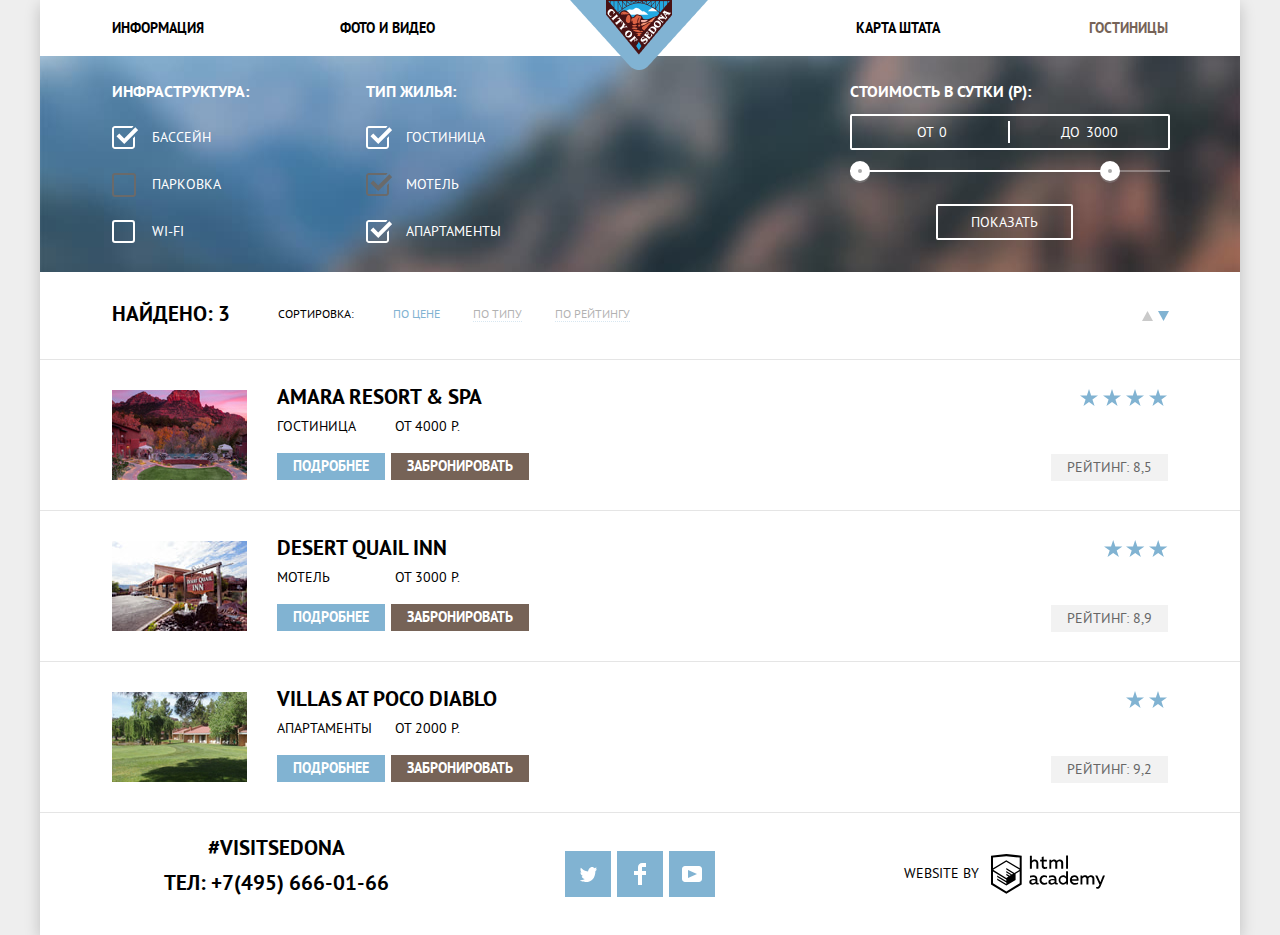
==== commit 2a02d0d3: "Определила грид для другого элемента, описание для ссылки, убрала спан в кнопке, назначила стили кно" ====
--- a/hotels.html
+++ b/hotels.html
@@ -104,14 +104,14 @@
                 <button type="button" class="button-sorting button-sorting-inactive">по рейтингу</button>
               </p>
               <p class="sorting-buttons-group">
-                <button type="button" class="sorting-button">
-                  <svg  class="sorting-buttons-triangle sorting-buttons-1" width="11" height="10" viewBox="0 0 11 10" xmlns="http://www.w3.org/2000/svg">
+                <button type="button" class="sorting-button sorting-buttons-triangle">
+                  <svg  class="sorting-buttons-1" width="11" height="10" viewBox="0 0 11 10" xmlns="http://www.w3.org/2000/svg">
                   <path d="M5.5 0L0 10H11L5.5 0Z"/>
                   </svg>
                   <span class="visually-hidden">Сортировка по возрастанию</span>
                 </button>
-                <button type="button" class="sorting-button">
-                  <svg class="sorting-buttons-triangle sorting-buttons-2 sorting-buttons-triangle-curent" width="11" height="10" viewBox="0 0 11 10" xmlns="http://www.w3.org/2000/svg">
+                <button type="button" class="sorting-button sorting-buttons-triangle sorting-buttons-triangle-curent">
+                  <svg class="sorting-buttons-2" width="11" height="10" viewBox="0 0 11 10" xmlns="http://www.w3.org/2000/svg">
                   <path d="M5.5 0L0 10H11L5.5 0Z"/>
                   </svg>
                   <span class="visually-hidden">Сортировка по убыванию</span>
--- a/css/style.css
+++ b/css/style.css
@@ -59,12 +59,12 @@
 }
 
 .page-body {
+  background-color: var(--basic-gray);
+}
+
+.main-content {
   display: grid;
   grid-template-rows: min-content 1fr min-content;
-  background-color: var(--basic-gray);
-}
-
-.main-content {
   width: 1200px;
   margin: 0 auto;
   box-shadow: 0px 5px 15px rgba(0, 1, 1, 0.2);
@@ -300,6 +300,7 @@
 
 .button-search-hotel {
   margin: 0;
+  padding: 0;
   margin-top: 45px;
   width: 568px;
   height: 86px;
@@ -412,15 +413,15 @@
   outline: 0;
   padding-top: 2px;
   padding-bottom: 4px;
-  padding-left: 14px;
+  padding-left: 12px;
   padding-right: 38px;
   vertical-align: middle;
 }
 
 .visit-item-1 input:hover {
   background-color: var(--gray-for-input);
-  padding-top: 4px;
-  padding-bottom: 6px;
+  padding-top: 2px;
+  padding-bottom: 4px;
   padding-left: 14px;
   border: none;
 }
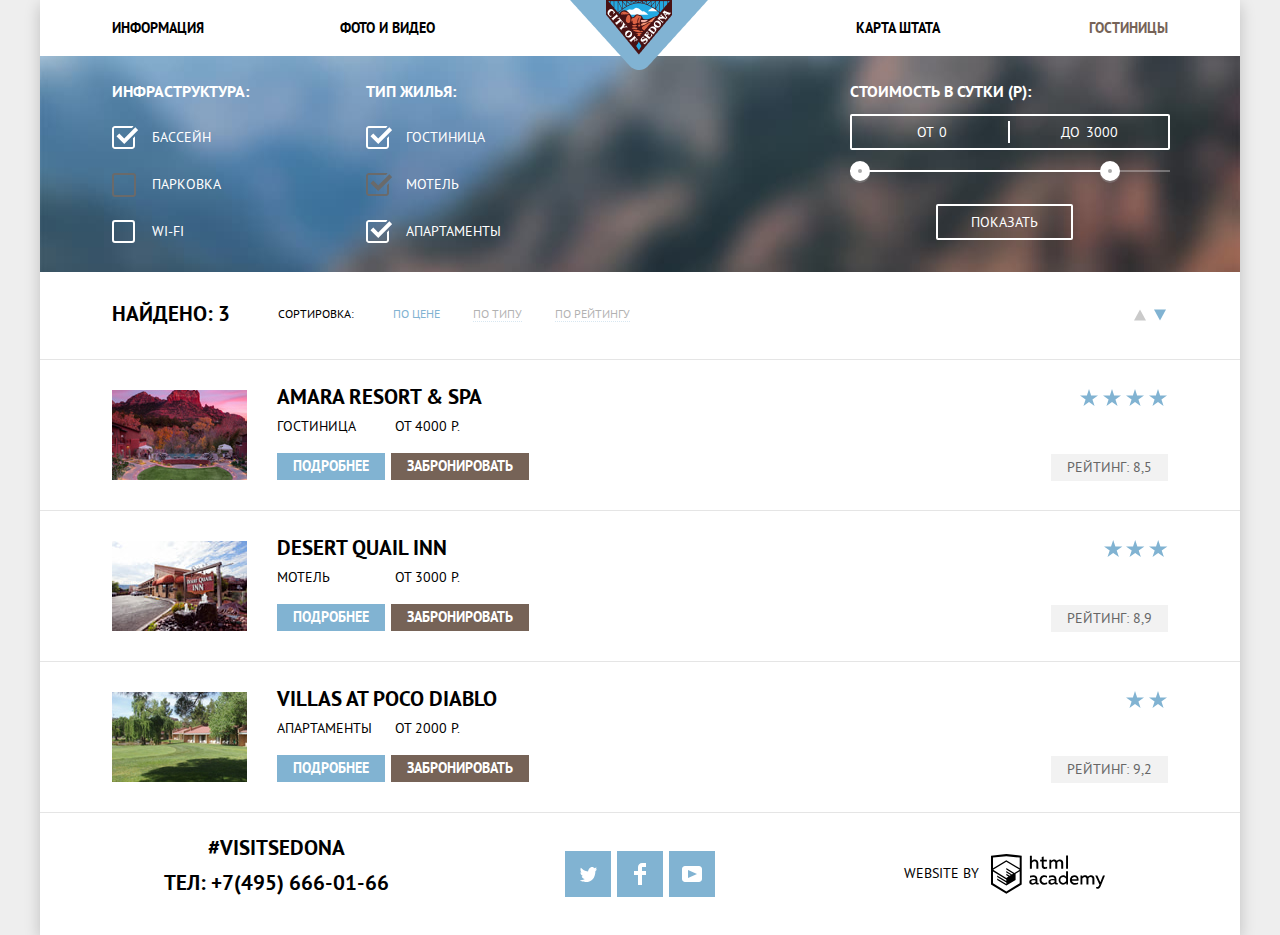
==== commit 7a2a1fa3: "Задала aria-label логотипц на странице отелей. Убрала дублирование стилей и outline. Изменила селект" ====
--- a/hotels.html
+++ b/hotels.html
@@ -11,8 +11,8 @@
     <div class="main-content">
       <header class="main-header">
         <nav class="main-navigation">
-          <a href="index.html" class="main-header-logo">
-            <img src="img/logo.png" width="138" height="70" alt="Седона На главную">
+          <a href="index.html" class="main-header-logo" aria-label="Перейти на главную страницу сайта">
+            <img src="img/logo.png" width="138" height="70" alt="Логотип города Седона">
           </a>
           <ul class="site-navigation">
             <li class="site-navigation-item"><a href="" class="site-navigation-link">Информация</a></li>
--- a/css/style.css
+++ b/css/style.css
@@ -322,12 +322,10 @@
 
 .button-search-hotel:hover {
   background-color: var(--muddy-gray-hover);
-  outline: 0;
 }
 
 .button-search-hotel:active {
   background-color: var(--muddy-gray-active);
-  outline: 0;
 }
 
 .search-hotel:active {
@@ -359,13 +357,11 @@
 
 .popup .button:hover {
   background-color: var(--deep-blue);
-  outline: 0;
 }
 
 .popup .button:active {
   background-color: var(--dust-blue);
   color: rgba(255, 255, 255, 0.3);
-  outline: 0;
 }
 
 .visit-form {
@@ -486,24 +482,12 @@
   fill: var(--icon-gray);
 }
 
-.visit-icons:hover {
+.visit-icons:hover svg {
   fill: var(--basic-black);
-  outline: 0;
-}
-
-.visit-icons:active {
+}
+
+.visit-icons:active svg {
   fill: var(--basic-blue);
-  outline: 0;
-}
-
-.visit-icons:hover {
-  fill: var(--basic-black);
-  outline: 0;
-}
-
-.visit-icons:active {
-  fill: var(--basic-blue);
-  outline: 0;
 }
 
 .reduce-button {
@@ -782,11 +766,9 @@
   border: 2px solid;
   border-color: var(--basic-white);
   color: var(--basic-black);
-  outline: 0;
 }
 
 .button-show:hover {
-  outline: 0;
 }
 
 .base-title-search {
@@ -838,14 +820,12 @@
 
 .button-sorting:hover {
   color: var(--basic-blue);
-  outline: 0;
 }
 
 .button-sorting:active {
   color: var(--basic-black);
   opacity: 1;
   border: none;
-  outline: 0;
 }
 
 .sorting-buttons-group {
@@ -859,7 +839,7 @@
   padding: 2px;
 }
 
-.sorting-buttons-triangle {
+.sorting-buttons-triangle svg{
   width: 12px;
   height: 12px;
   border: none;
@@ -871,17 +851,15 @@
   transform: rotate(-180deg);
 }
 
-.sorting-buttons-triangle:hover {
+.sorting-buttons-triangle:hover svg {
   fill: var(--basic-black);
-  outline: 0;
-}
-
-.sorting-buttons-triangle:active {
+}
+
+.sorting-buttons-triangle:active svg{
   fill: var(--basic-blue);
-  outline: 0;
-}
-
-.sorting-buttons-triangle-curent {
+}
+
+.sorting-buttons-triangle-curent svg{
   fill: var(--basic-blue);
 }
 
@@ -1027,13 +1005,11 @@
 
 .button-reserve:hover {
   background-color: var(--muddy-gray-hover);
-  outline: 0;
 }
 
 .button-reserve:active {
   background-color: var(--muddy-gray-active);
   color: rgba(255, 255, 255, 0.3);
-  outline: 0;
 }
 
 .main-footer {
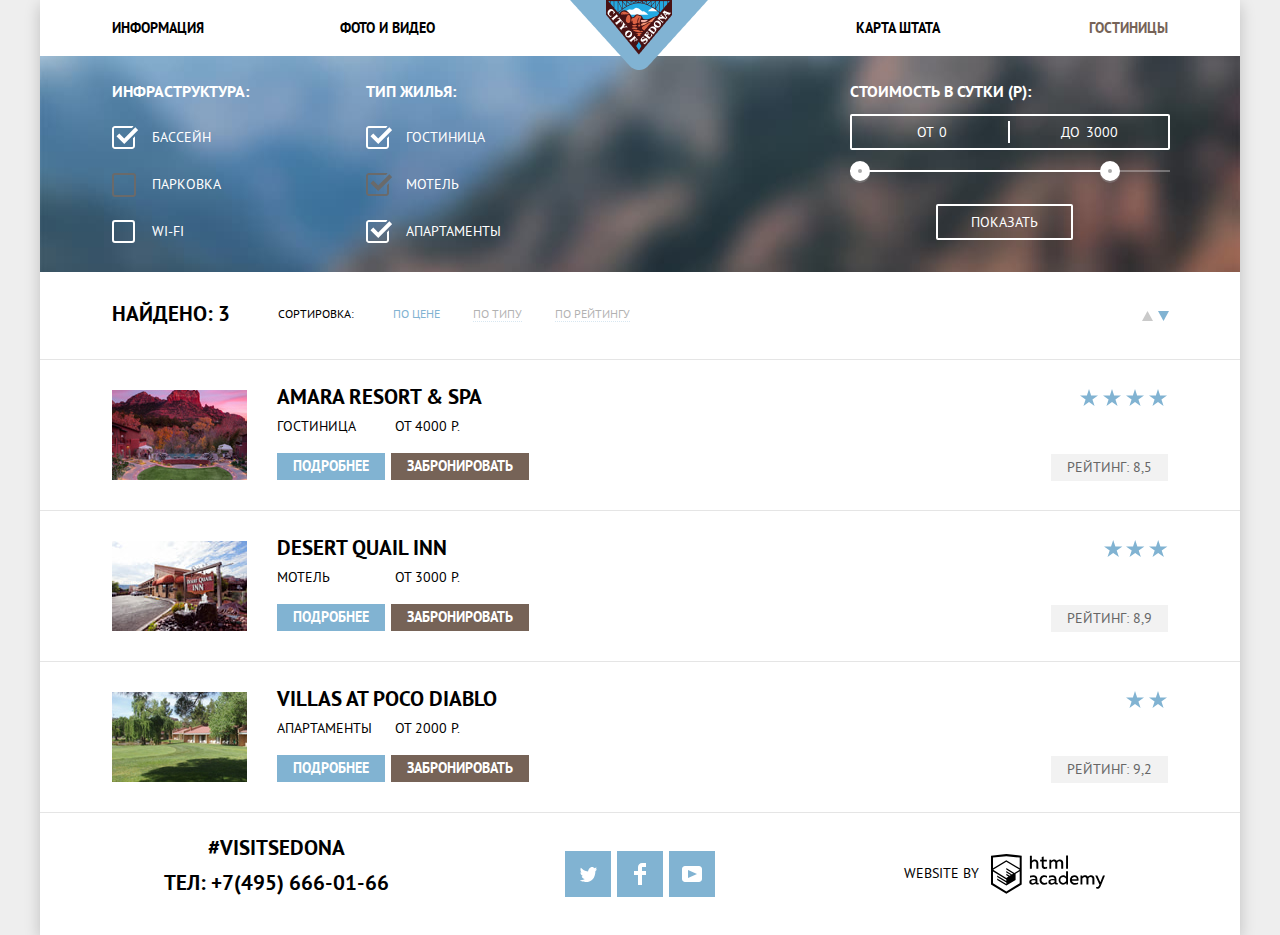
==== commit aea833f4: "Изменила описание картинок отелей" ====
--- a/hotels.html
+++ b/hotels.html
@@ -127,7 +127,7 @@
             <li class="hotel-item">
               <div class="hotel-item-image">
                 <a href="">
-                  <img src="img/amara-resort.jpg" width="135" height="90" alt="Amara Resort & Spa">
+                  <img src="img/amara-resort.jpg" width="135" height="90" alt="Фото гостиницы Amara Resort & Spa">
                 </a>
               </div>
               <div class="hotel-item-element">
@@ -150,7 +150,7 @@
             <li class="hotel-item">
               <div class="hotel-item-image">
                 <a href="">
-                  <img src="img/desert-quail.jpg" width="135" height="90" alt="Desert Quail Inn">
+                  <img src="img/desert-quail.jpg" width="135" height="90" alt="Фото мотеля Desert Quail Inn">
                 </a>
               </div>
               <div class="hotel-item-element">
@@ -173,7 +173,7 @@
             <li class="hotel-item">
               <div class="hotel-item-image">
                 <a href="">
-                  <img src="img/villas-at-poco.jpg" width="135" height="90" alt="Villas at Poco Diablo">
+                  <img src="img/villas-at-poco.jpg" width="135" height="90" alt="Фото апартаментов Villas at Poco Diablo">
                 </a>
               </div>
               <div class="hotel-item-element">
--- a/css/style.css
+++ b/css/style.css
@@ -141,7 +141,8 @@
   position: relative;
   z-index: 1;
   text-align: center;
-  background-color: var(--basic-white);
+  min-height: 509px;
+  background-color: var(--dust-blue);
   background-image: url("../img/white-peaks.svg"),
                     url("../img/background-photo.jpg");
   background-repeat: no-repeat;
@@ -506,6 +507,11 @@
   background-color: var(--light-gray);
   border: none;
   cursor: pointer;
+}
+
+.map {
+  min-height: 594px;
+  background-color: var(--basic-gray);
 }
 
 .visit-item-2 input, .price input::-webkit-inner-spin-button,
@@ -839,16 +845,19 @@
   padding: 2px;
 }
 
-.sorting-buttons-triangle svg{
+.sorting-buttons-triangle {
   width: 12px;
   height: 12px;
   border: none;
   cursor: pointer;
-  fill: var(--triangle-gray);
 }
 
 .sorting-buttons-2 {
   transform: rotate(-180deg);
+}
+
+.sorting-buttons-triangle svg {
+  fill: var(--triangle-gray);
 }
 
 .sorting-buttons-triangle:hover svg {
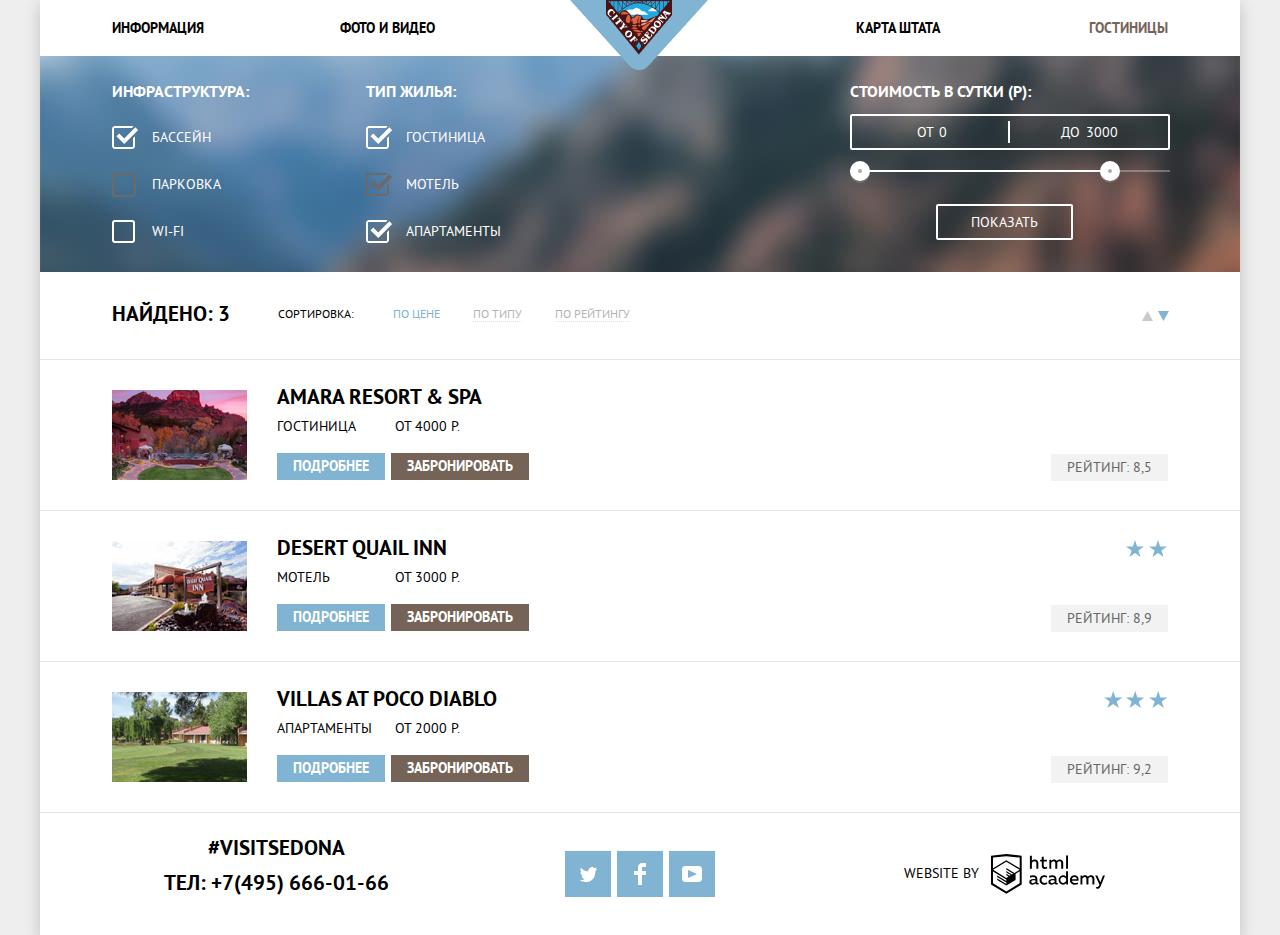
==== commit c0120652: "Добавила внутренний нижний отступ фильтру, прописала классы для рейтинга отелей от 1 до 5 звезд" ====
--- a/hotels.html
+++ b/hotels.html
@@ -4,7 +4,7 @@
     <meta charset="utf-8">
     <title>Гостиницы</title>
     <link href="css/normalize.css" rel="stylesheet" >
-    <link href="css/style.css" rel="stylesheet" >
+    <link href="css/style.min.css" rel="stylesheet" >
   </head>
 
   <body class="page-body">
@@ -127,7 +127,7 @@
             <li class="hotel-item">
               <div class="hotel-item-image">
                 <a href="">
-                  <img src="img/amara-resort.jpg" width="135" height="90" alt="Фото гостиницы Amara Resort & Spa">
+                  <img src="img/amara-resort.jpg" width="135" height="90" alt="Фото гостиницы">
                 </a>
               </div>
               <div class="hotel-item-element">
@@ -138,10 +138,10 @@
                 <p class="base-text-hotel">от 4000 р.</p>
                 <p class="hotel-button">
                   <a href="" class="button-box details">Подробнее</a>
-                  <button type="button" class="button-box button-reserve">Забронировать</button>
+                  <a href="" class="button-box button-reserve">Забронировать</a>
                 </p>
               </div>
-              <div class="rating-star rating-star-1">
+              <div class="rating-star rating-star-4">
                 <div class="rating button-box">
                   <span>Рейтинг: 8,5</span>
                 </div>
@@ -150,7 +150,7 @@
             <li class="hotel-item">
               <div class="hotel-item-image">
                 <a href="">
-                  <img src="img/desert-quail.jpg" width="135" height="90" alt="Фото мотеля Desert Quail Inn">
+                  <img src="img/desert-quail.jpg" width="135" height="90" alt="Фото мотеля">
                 </a>
               </div>
               <div class="hotel-item-element">
@@ -161,10 +161,10 @@
                 <p class="base-text-hotel base-text-hotel-price-2">от 3000 р.</p>
                 <p class="hotel-button">
                   <a href="" class="button-box details">Подробнее</a>
-                  <button type="button" class="button-box button-reserve">Забронировать</button>
+                  <a href="" class="button-box button-reserve">Забронировать</a>
                 </p>
               </div>
-              <div class="rating-star rating-star-2">
+              <div class="rating-star rating-star-3">
                 <div class="rating button-box">
                   <span>Рейтинг: 8,9</span>
                 </div>
@@ -173,7 +173,7 @@
             <li class="hotel-item">
               <div class="hotel-item-image">
                 <a href="">
-                  <img src="img/villas-at-poco.jpg" width="135" height="90" alt="Фото апартаментов Villas at Poco Diablo">
+                  <img src="img/villas-at-poco.jpg" width="135" height="90" alt="Фото апартаментов">
                 </a>
               </div>
               <div class="hotel-item-element">
@@ -184,10 +184,10 @@
                 <p class="base-text-hotel">от 2000 р.</p>
                 <p class="hotel-button">
                   <a href="" class="button-box details">Подробнее</a>
-                  <button type="button" class="button-box button-reserve">Забронировать</button>
+                  <a href="" class="button-box button-reserve">Забронировать</a>
                 </p>
               </div>
-              <div class="rating-star rating-star-3">
+              <div class="rating-star rating-star-2">
                 <div class="rating button-box">
                   <span>Рейтинг: 9,2</span>
                 </div>
--- a/css/style.min.css
+++ b/css/style.min.css
@@ -0,0 +1 @@
+@keyframes bounce{0%{transform:translateY(-87px)}to{transform:translateY(0)}}@keyframes shake{0%,to{transform:translateX(0)}10%,30%,50%,70%,90%{transform:translateX(-10px)}20%,40%,60%,80%{transform:translateX(10px)}}@font-face{font-family:'PT Sans';src:url(../fonts/ptsans.woff2) format('woff2'),url(../fonts/ptsans.woff) format('woff');font-weight:400;font-style:normal}@font-face{font-family:'PT Sans Bold';src:url(../fonts/ptsansbold.woff2) format('woff2'),url(../fonts/ptsansbold.woff) format('woff');font-weight:700;font-style:normal}:root{--font-base: 'PT Sans', 'Arial', sans-serif;--font-bold: 'PT Sans Bold', 'Arial', sans-serif;--basic-black: #000000;--basic-white: #ffffff;--basic-blue: #81B3D2;--deep-blue: #669EC0;--dust-blue: #5496BD;--basic-gray: #EEEEEE;--words-gray: #666666;--icon-gray: #A9A9A9;--triangle-gray: #CACACA;--muddy-gray: #766357;--muddy-gray-hover: #604E43;--muddy-gray-active: #503E33;--light-gray: #F2F2F2;--line-light-gray: #E5E5E5;--gray-for-input: #EBEBEB;--toggle-gray: #ABABAB;--locked-gray:#6A6A6A}body{margin:0;padding:0;min-width:1200px;font-family:var(--font-base);font-size:14px;line-height:21px;color:var(--basic-black);text-transform:uppercase}a{text-decoration:none}img{max-width:100%}.page-body{background-color:var(--basic-gray)}.main-content{display:grid;grid-template-rows:min-content 1fr min-content;width:1200px;margin:0 auto;box-shadow:0 5px 15px rgba(0,1,1,.2);background-color:var(--basic-white)}.main-header{position:relative}.main-header-logo{position:absolute;z-index:2;width:138px;height:70px;left:50%;margin-left:-70px}.site-navigation{list-style:none;display:flex;margin:0;padding:15px 72px}.site-navigation-item{flex-basis:264px}.site-navigation-item:first-child{text-align:left}.site-navigation-item:nth-child(2){text-align:left;margin-right:72px}.site-navigation-item:nth-child(3){text-align:right;margin-left:72px}.site-navigation-item:last-child{text-align:right}.site-navigation-link{color:var(--basic-black);font-family:var(--font-bold);font-size:14px;line-height:26px;text-align:left}.site-navigation-link:hover{color:var(--basic-blue)}.site-navigation-link:active{opacity:.3;color:var(--basic-black)}.site-navigation-link-current{color:var(--muddy-gray)}.logo{position:relative;z-index:1;text-align:center;min-height:509px;background-color:var(--dust-blue);background-image:url(../img/white-peaks.svg),url(../img/background-photo.jpg);background-repeat:no-repeat;background-position:bottom,center;background-size:auto,cover;margin:0}.logo-picture{padding-top:77px;padding-bottom:75px}.features-list{list-style:none;margin:0;padding:0}.features-list-grid,.features-list-grid-2{display:grid;grid-template-columns:1fr 1fr 1fr}.features-list-grid{margin-top:54px}.features-list-grid-2{grid-column:1/4}.blue-block{background-color:var(--basic-blue);color:var(--basic-white);padding:48px 40px}.gray-block{background-color:var(--basic-gray);padding:48px 70px 54px}.grid-feature{display:grid;grid-template-columns:1fr 1fr 1fr;grid-column:1/4;grid-template-rows:256px}.grid-feature-element-blue-block{grid-column:3/4}.feature-photo-1{grid-column:2/4;margin:auto}.feature-photo-2{margin:auto;grid-column:1/3;grid-row:1/2}.base-section{text-align:center;position:relative}.base-text{font-size:14px;line-height:21px;margin:25px 0 0}.base-title,.features-title{font-family:var(--font-bold);font-size:21px;line-height:26px;padding:0;margin:42px 0 46px}.features-title{line-height:21px;margin:0}.features-item{padding:61px 50px 82px}.features-item-present{padding-top:56px}.features-item-burger::before,.features-item-house::before,.features-item-present::before{content:"";display:block;background-image:url(../img/icon-house.svg);background-repeat:no-repeat;margin:auto auto 26px;width:76px;height:72px}.features-item-burger::before,.features-item-present::before{background-image:url(../img/icon-burger.svg)}.features-item-present::before{background-image:url(../img/icon-present.svg);margin:auto auto 25px;width:64px;height:78px}.booking-section-title{font-family:var(--font-bold);font-size:30px;line-height:24px;margin-top:56px;margin-bottom:32px}.base-text-booking-section{line-height:24px}.button-search-hotel{margin:45px 0 0 316px;padding:30px 0;width:568px;background-color:var(--muddy-gray);border:0}.link-search-hotel{font-family:var(--font-bold);font-size:21px;line-height:26px;text-transform:uppercase;color:var(--basic-white);padding:30px 124px}.button-search-hotel:hover{background-color:var(--muddy-gray-hover);cursor:pointer}.button-search-hotel:active{background-color:var(--muddy-gray-active)}.link-search-hotel:active{opacity:.3}.popup{position:absolute;width:568px;right:316px;background:var(--basic-white);box-shadow:0 7px 15px rgba(0,1,1,.15)}.popup .button{display:block;width:100%;margin-top:23px;padding-top:16px;padding-bottom:16px;color:var(--basic-white);background-color:var(--basic-blue);border:0;font-family:var(--font-bold);font-size:21px;line-height:26px;text-transform:uppercase}.popup .button:hover{background-color:var(--deep-blue);cursor:pointer}.popup .button:active{background-color:var(--dust-blue);color:rgba(255,255,255,.3)}.modal{display:none}.modal-show{display:block;animation-name:bounce;animation-duration:.6s}.modal-error{animation-name:shake;animation-duration:.6s}.visit-form{padding:55px}.visit-form-number-of-people{display:flex;justify-content:space-between}.visit-item{margin:0 0 30px;font-family:var(--font-bold);font-size:14px;line-height:26px;text-transform:uppercase;color:var(--basic-black)}.visit-item input{vertical-align:middle;text-transform:uppercase;background-color:var(--light-gray);border:0;box-sizing:border-box;font:inherit}.visit-item-1,.visit-item-2{display:flex}.visit-item-1 input{width:308px;padding-top:4px;padding-bottom:6px;padding-left:14px}.visit-item-1 input:focus{background-color:var(--basic-white);border:2px solid var(--light-gray);outline:0;padding:2px 38px 4px 12px;vertical-align:middle}.visit-item-1 input:hover{background-color:var(--gray-for-input);padding-top:2px;padding-bottom:4px;padding-left:14px;border:0}.visit-item-2 input{text-align:center;width:38px}.adults,.arrival-date,.children,.departure-date{padding-right:22px;padding-top:4px;padding-bottom:6px}.adults,.children,.departure-date{padding-right:19px}.adults,.children{padding-right:38px}.children{padding-right:28px}.calendar-button{width:38px;height:38px;background-color:var(--light-gray);padding:0;border:0;cursor:pointer}.visit-icon-minus{padding:18px 12px}.visit-icon-plus{padding:14px 12px}.visit-icons{fill:var(--icon-gray)}.visit-icons:hover svg{fill:var(--basic-black)}.visit-icons:active svg{fill:var(--basic-blue)}.increase-button,.reduce-button{width:38px;height:38px;padding:0;background-color:var(--light-gray);border:0;cursor:pointer}.map{min-height:594px;background-image:url(../img/map.jpg);background-color:var(--basic-gray);background-position:center;background-repeat:no-repeat;background-size:cover}.price input::-webkit-inner-spin-button,.price input::-webkit-outer-spin-button,.visit-item-2 input,.visit-item-2 input::-webkit-inner-spin-button,.visit-item-2 input::-webkit-outer-spin-button{-webkit-appearance:none;margin:0}.price input,.visit-item-2 input{-moz-appearance:textfield}.filter{display:grid;grid-template-columns:300px 300px 1fr;color:var(--basic-white);background-image:url(../img/background-filter-hotels.jpg);background-color:var(--dust-blue);background-position:center;background-repeat:no-repeat;background-size:cover}.filter fieldset{border:0;padding:0;margin:0}.filter-buildings,.filter-houses{padding-left:72px;padding-top:22px}.filter-houses{padding-left:26px}.filter-price{margin-left:auto;padding-right:70px;padding-top:22px;padding-bottom:32px}.filter legend{font-family:var(--font-bold);font-size:16px;line-height:26px;margin-bottom:10px}.filter ul{list-style:none;font-size:14px;line-height:47px;margin:auto}.filter-option label{position:relative;cursor:pointer;user-select:none;padding-top:2px}.filter-checkbox+label::before{content:"";position:absolute;left:-40px;top:0;width:19px;height:19px;border:2px solid var(--basic-white);border-radius:3px;cursor:pointer}.filter-checkbox:checked+label::before{content:"";position:absolute;display:none;left:-40px;top:0;width:20px;height:20px;cursor:pointer}.filter-checkbox:checked+label::after{content:"";position:absolute;left:-40px;top:0;width:26px;height:26px;background-image:url(../img/checkbox-on.svg);background-repeat:no-repeat}.filter-checkbox:disabled+input::before,.filter-checkbox:disabled+label::before{content:"";position:absolute;left:-40px;top:0;width:20px;height:20px;cursor:pointer}.filter-checkbox:disabled+label::before{border:2px solid var(--locked-gray);border-radius:3px}.filter-checkbox:disabled+input::before{display:none}.filter-checkbox:checked:disabled+label::after{content:"";position:absolute;left:-40px;top:0;width:26px;height:26px;background-image:url(../img/checkbox-on-disabled.svg);background-repeat:no-repeat}.range-filter{margin-bottom:32px}.scale{height:2px;background-color:rgba(255,255,255,.3)}.controler,.price-control{position:relative}.price-control{display:flex;width:316px;margin-bottom:20px;border:2px solid var(--basic-white);border-radius:2px}.max-start,.min-start{margin-left:auto}.price input{background-color:transparent;width:80px;height:30px;color:var(--basic-white);text-align:left;border:0}.price input:active,:focus{outline:0}.price input[type=number]::-webkit-inner-spin-button,.price input[type=number]::-webkit-outer-spin-button{-webkit-appearance:none;margin:0}.price-start input{width:56px}.line::after{content:"";position:absolute;width:2px;height:22px;background-color:var(--basic-white);top:5px;right:158px}.controler .scale-bar{width:80%;height:2px;background-color:var(--basic-white)}.controler .toggle{position:absolute;top:-9px;width:4px;height:4px;padding:0;border:8px solid var(--basic-white);background-color:var(--toggle-gray);border-radius:50%;box-shadow:0 2px 0 0 rgba(171,171,171,.3);cursor:pointer}.controler .toggle:hover{width:5px;height:5px}.controler .toggle-min{left:0}.controler .toggle-max{left:250px}.button-show,.button-show:hover{border:2px solid;border-color:var(--basic-white)}.button-show{display:block;margin-left:86px;border-radius:2px;width:137px;height:36px;text-transform:uppercase;color:var(--basic-white);font-size:14px;line-height:21px;background-color:transparent}.button-show:hover{background-color:var(--basic-white);color:var(--basic-black);cursor:pointer}.base-title-search,.footer-contacts p{font-family:var(--font-bold);font-size:21px;margin:0}.base-title-search{line-height:26px}.filter-results{display:flex;flex-direction:row;padding:29px 72px 32px;align-items:baseline;background-color:var(--basic-white);border-bottom:1px solid var(--line-light-gray)}.sorting-text{font-size:12px;line-height:18px;margin:0 0 0 48px;align-self:center}.button-sorting{background-color:transparent;text-transform:uppercase;border:0;border-bottom:1px dotted;border-color:var(--basic-blue);padding:0;margin-left:30px}.button-sorting-current{color:var(--basic-blue);border:0;margin-left:36px}.button-sorting-inactive{opacity:.3}.button-sorting:hover{color:var(--basic-blue);cursor:pointer}.button-sorting:active{color:var(--basic-black);opacity:1;border:0}.sorting-buttons-group{margin:0 0 0 auto}.sorting-button{border:0;background-color:var(--basic-white);padding:2px}.sorting-buttons-triangle{width:12px;height:12px;border:0;cursor:pointer}.sorting-buttons-2{transform:rotate(-180deg)}.sorting-buttons-triangle svg{fill:var(--triangle-gray)}.sorting-buttons-triangle:hover svg{fill:var(--basic-black)}.sorting-buttons-triangle-curent svg,.sorting-buttons-triangle:active svg{fill:var(--basic-blue)}.footer-social ul,.hotels-list{list-style:none;padding:0;margin:0}.search-results{background-color:var(--basic-white)}.hotel-item{display:flex;flex-direction:row}.hotel-item-image{margin-top:6px;flex-shrink:0}.hotel-item-element{margin-left:30px;flex-grow:2}.hotels-list .hotel-item{margin:0;padding:24px 72px;border-bottom:1px solid var(--line-light-gray)}.base-title-hotel{font-family:var(--font-bold);margin:auto;line-height:26px;color:var(--basic-black)}.base-title-hotel:hover{color:var(--basic-blue)}.base-title-hotel:active{color:var(--basic-black);opacity:.3}.base-text-hotel{display:inline-block;vertical-align:top;margin-top:6px;margin-right:6px;margin-bottom:16px;width:108px}.rating{color:var(--words-gray);background-color:var(--light-gray);margin-left:auto;margin-top:70px}.rating-star{position:relative;flex-shrink:0}.rating-star-1::before,.rating-star-2::before,.rating-star-3::before{content:"";position:absolute;width:88px;height:18px;background-image:url(../img/star.svg);background-repeat:space;right:0;top:5px}.rating-star-2::before,.rating-star-3::before{width:64px}.rating-star-3::before{width:42px}.hotel-button{display:flex;margin:auto}.button-box{font-size:14px;padding:3px 16px;text-align:center;text-transform:uppercase;border:0}.button-reserve,.details{font-family:var(--font-bold);color:var(--basic-white)}.details{background-color:var(--basic-blue);margin-right:6px}.details:hover{background-color:var(--deep-blue)}.details:active{background-color:var(--dust-blue);color:rgba(255,255,255,.3)}.button-reserve{background-color:var(--muddy-gray)}.button-reserve:hover{background-color:var(--muddy-gray-hover);cursor:pointer}.button-reserve:active{background-color:var(--muddy-gray-active);color:rgba(255,255,255,.3)}.main-footer{position:relative;color:var(--basic-black);background-color:rgba(255,255,255,.9);font-size:14px;line-height:26px;margin:0;padding:0}.footer-content{display:grid;grid-template-columns:1fr 1fr 1fr}.footer-main-page{margin-top:-126px}.contact-link{display:flex;flex-direction:column}.footer-contacts p{text-align:center;padding-top:22px;padding-bottom:36px;padding-left:72px}.footer-contacts a,.footer-social a{text-decoration:none;color:var(--basic-black)}.tel-link{margin-top:9px}.footer-social{align-self:center;text-decoration:none}.footer-link{margin:0;padding-top:41px;padding-bottom:41px;padding-left:64px}.footer-social ul{display:flex;flex-wrap:wrap;justify-content:space-between;width:150px;margin:0 auto}.footer-link-academy{font-size:14px;line-height:26px;margin-right:8px;color:var(--basic-black)}.footer-link-academy-logo{vertical-align:middle}.icon-academy:hover{fill:var(--basic-blue)}.icon-academy:active{fill:var(--basic-black);opacity:.3}.social-button{display:flex;align-items:center;justify-content:center;width:46px;height:46px;background-color:var(--basic-blue)}.social-icon{fill:var(--basic-white)}.social-button:hover{background-color:var(--deep-blue)}.social-button:active{background-color:var(--dust-blue)}.social-icon:active{opacity:.3}.visually-hidden{position:absolute;width:1px;height:1px;margin:-1px;border:0;padding:0;clip:rect(0 0 0 0);overflow:hidden}
